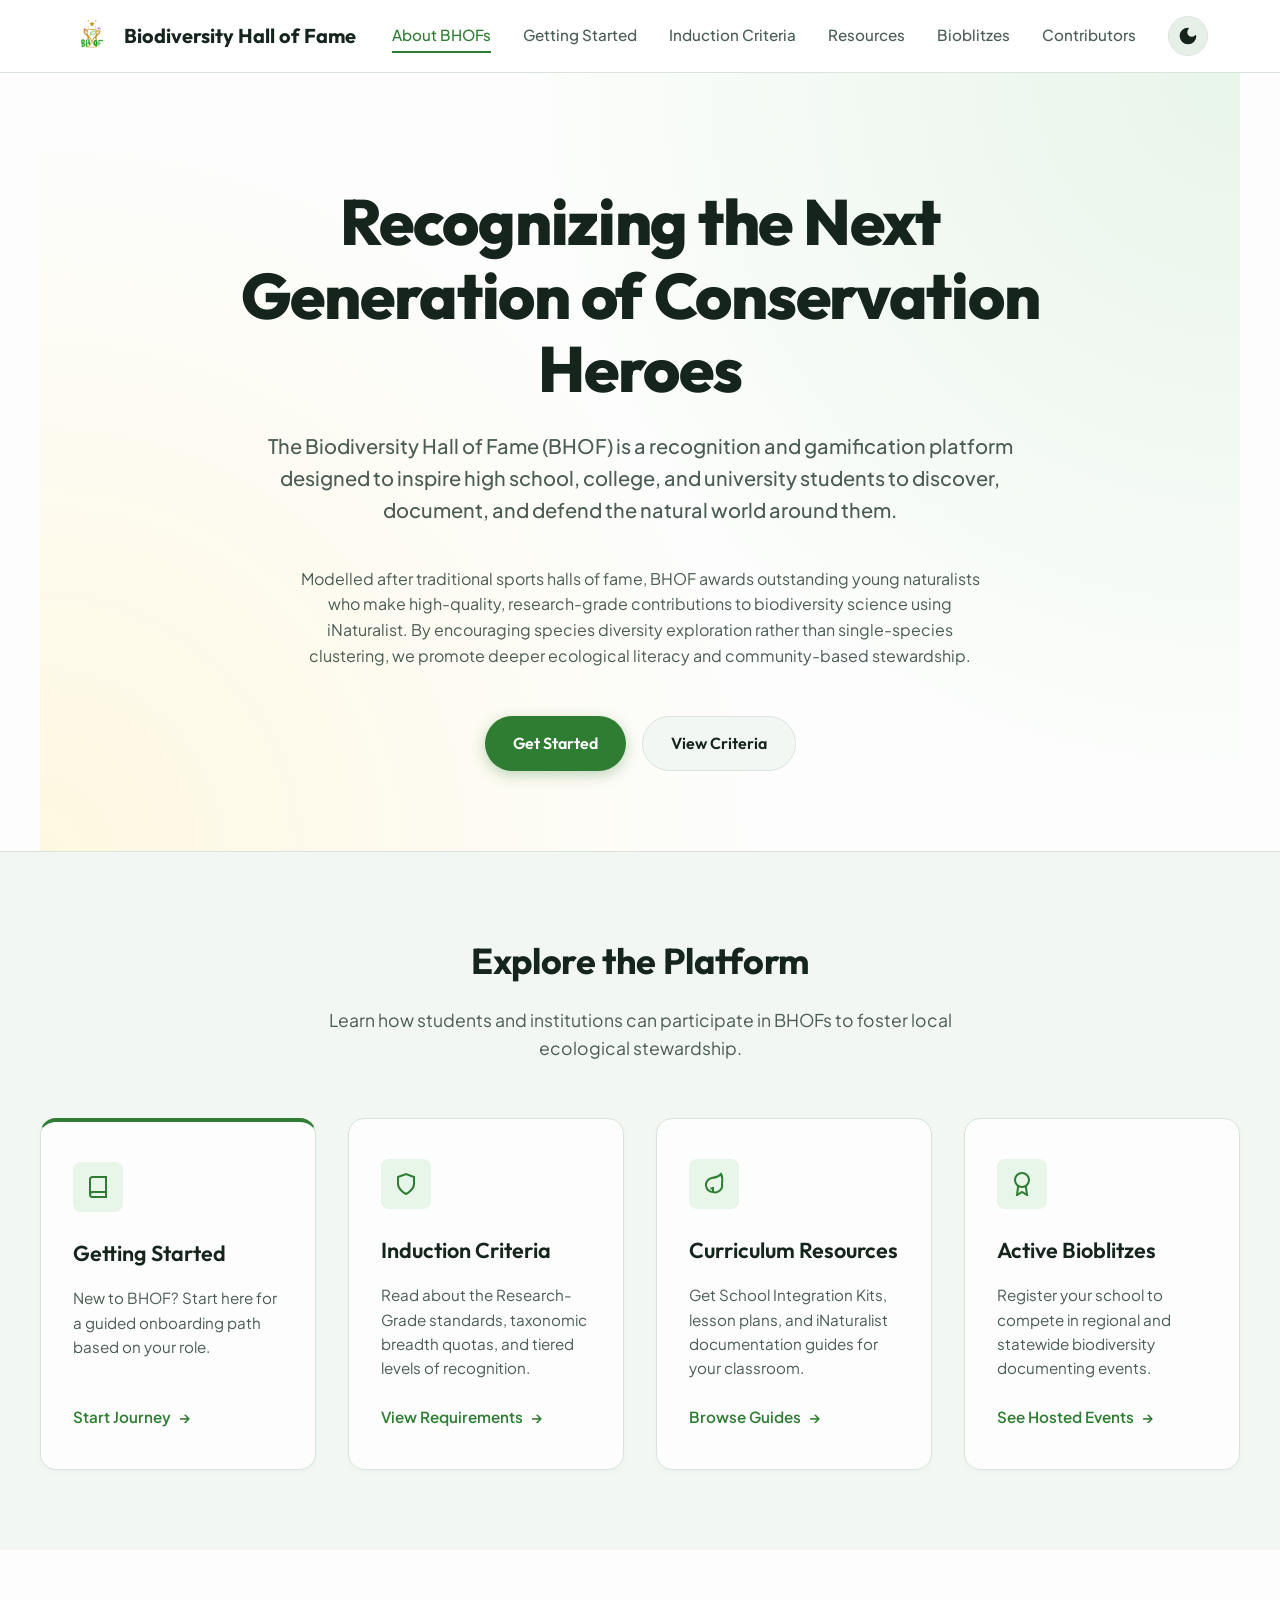
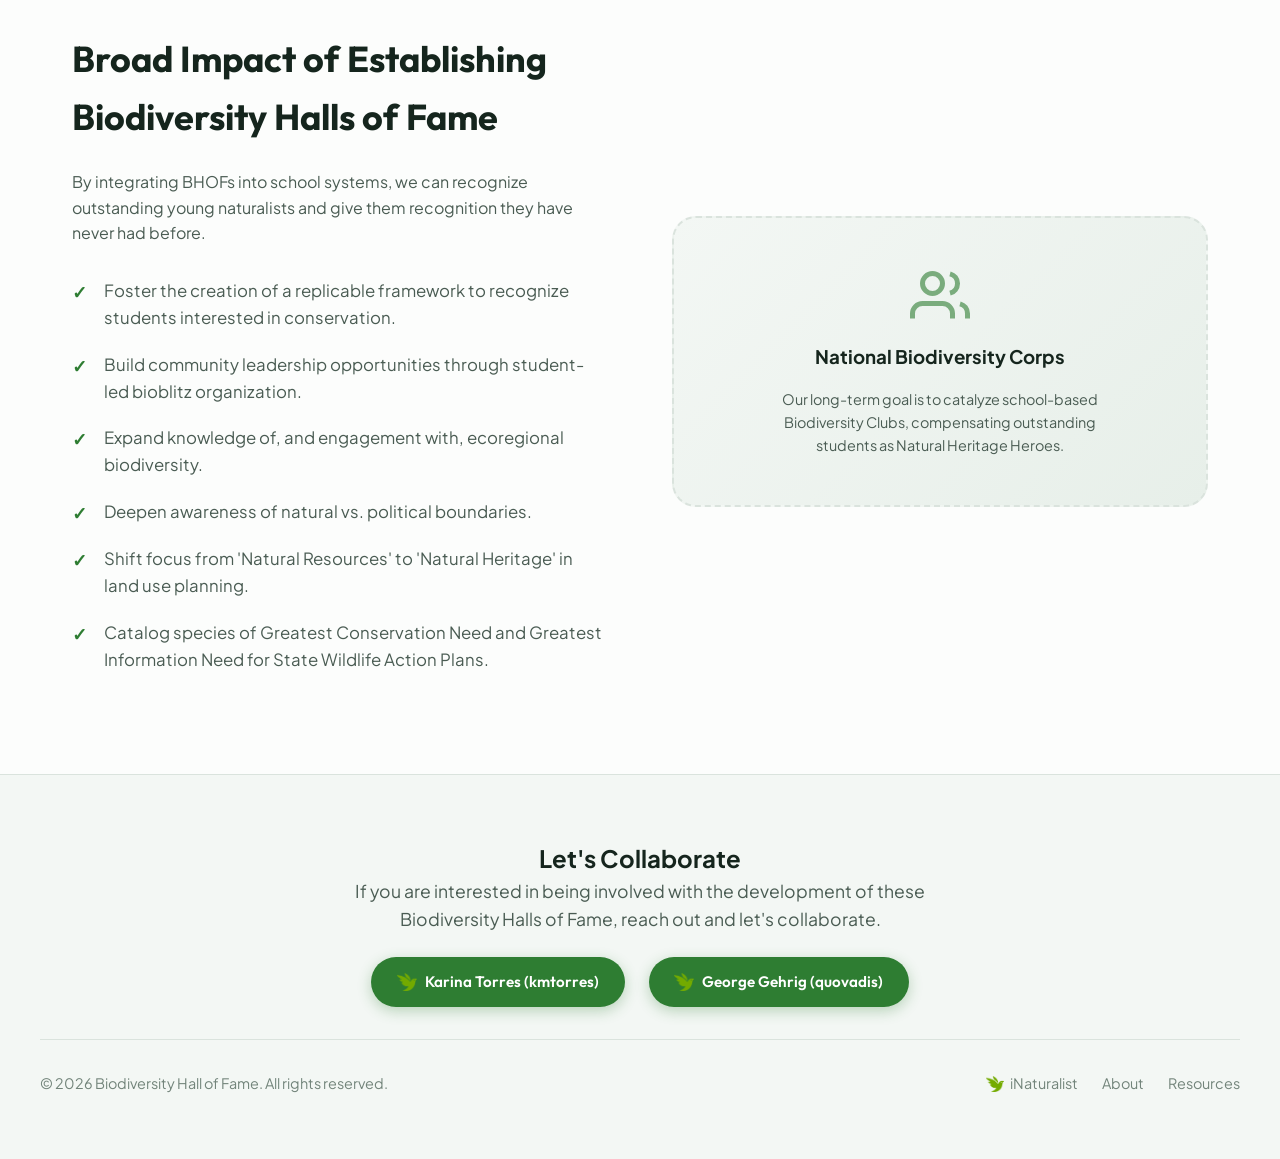
==== index.html @ a48f8d79 "initialize Biodiversity Hall of Fame project structure with static site assets and content framework" ====
<!DOCTYPE html>
<html lang="en">
<head>
  <meta charset="UTF-8">
  <meta name="viewport" content="width=device-width, initial-scale=1.0">
  <title>Biodiversity Hall of Fame (BHOF)</title>
  <meta name="description" content="A gamified recognition platform encouraging high school, college, and university students to engage with biodiversity and contribute research-grade observations.">
  
  <!-- Favicon -->
  <link rel="icon" type="image/png" href="assets/bhof_logo.png">
  
  <!-- Custom Stylesheet -->
  <link rel="stylesheet" href="css/style.css">
</head>
<body>

  <!-- Dynamic Header / Navigation -->
  <header>
    <div class="nav-container">
      <a href="index.html" class="brand">
        <div class="logo-wrapper">
          <img src="assets/bhof_logo.png" alt="BHOF Logo" style="width: 100%; height: 100%; object-fit: contain;">
        </div>
        <span>Biodiversity Hall of Fame</span>
      </a>
      
      <button id="menu-toggle" class="menu-toggle" aria-label="Open Navigation Menu">
        <span></span>
        <span></span>
        <span></span>
      </button>

      <nav id="nav-menu">
        <a href="index.html" class="active">About BHOFs</a>
        <a href="pages/getting-started.html">Getting Started</a>
        <a href="pages/criteria.html">Induction Criteria</a>
        <a href="pages/resources.html">Resources</a>
        <a href="pages/bioblitz.html">Bioblitzes</a>
        <a href="pages/contributors.html">Contributors</a>
        <button id="theme-toggle" class="theme-toggle-btn" aria-label="Toggle Theme">
          <svg viewBox="0 0 24 24" fill="none" stroke="currentColor" stroke-width="2" stroke-linecap="round" stroke-linejoin="round" style="width:20px; height:20px;">
            <path d="M12 3a6 6 0 0 0 9 9 9 9 0 1 1-9-9Z"></path>
          </svg>
        </button>
      </nav>
    </div>
  </header>

  <main>
    <!-- Hero / Mission Section -->
    <section class="hero" id="about">
      <div class="hero-content">
        <h1 id="hero-title">Recognizing the Next Generation of Conservation Heroes</h1>
        <p class="lead" id="hero-lead">Loading biodiversity mission...</p>
        <p id="hero-desc" style="max-width: 700px; margin: 0 auto 3rem; color: var(--text-secondary);"></p>
        <div class="hero-actions">
          <a href="pages/getting-started.html" class="btn btn-primary">Get Started</a>
          <a href="pages/criteria.html" class="btn btn-secondary">View Criteria</a>
        </div>
      </div>
    </section>

    <!-- Quick Navigation Highlights -->
    <section id="highlights" style="border-top: 1px solid var(--color-border); background-color: var(--bg-secondary); max-width: 100%; transition: var(--transition-smooth);">
      <div style="max-width: 1200px; margin: 0 auto;">
        <div class="section-header">
          <h2>Explore the Platform</h2>
          <p>Learn how students and institutions can participate in BHOFs to foster local ecological stewardship.</p>
        </div>
        
        <div class="grid" style="grid-template-columns: repeat(auto-fit, minmax(250px, 1fr));">
          <div class="card" style="border-top: 4px solid var(--color-primary);">
            <div class="card-icon" style="background-color: var(--color-primary-light); color: var(--color-primary);">
              <svg viewBox="0 0 24 24" fill="none" stroke="currentColor" stroke-width="2">
                <path d="M4 19.5A2.5 2.5 0 0 1 6.5 17H20"></path>
                <path d="M6.5 2H20v20H6.5A2.5 2.5 0 0 1 4 19.5v-15A2.5 2.5 0 0 1 6.5 2z"></path>
              </svg>
            </div>
            <h3>Getting Started</h3>
            <p>New to BHOF? Start here for a guided onboarding path based on your role.</p>
            <a href="pages/getting-started.html" class="card-link">Start Journey</a>
          </div>

          <div class="card">
            <div class="card-icon">
              <svg viewBox="0 0 24 24" fill="none" stroke="currentColor" stroke-width="2"><path d="M12 22s8-4 8-10V5l-8-3-8 3v7c0 6 8 10 8 10z"></path></svg>
            </div>
            <h3>Induction Criteria</h3>
            <p>Read about the Research-Grade standards, taxonomic breadth quotas, and tiered levels of recognition.</p>
            <a href="pages/criteria.html" class="card-link">View Requirements</a>
          </div>

          <div class="card">
            <div class="card-icon">
              <svg viewBox="0 0 24 24" fill="none" stroke="currentColor" stroke-width="2"><path d="M11 20A7 7 0 0 1 9.8 6.1C15.5 5 17 4.48 19 2c1 2 2 3.5 1 9.8a7 7 0 0 1-9 8.2zm0 0v-5m-2.5 1.5H11"></path></svg>
            </div>
            <h3>Curriculum Resources</h3>
            <p>Get School Integration Kits, lesson plans, and iNaturalist documentation guides for your classroom.</p>
            <a href="pages/resources.html" class="card-link">Browse Guides</a>
          </div>

          <div class="card">
            <div class="card-icon">
              <svg viewBox="0 0 24 24" fill="none" stroke="currentColor" stroke-width="2"><circle cx="12" cy="8" r="7"></circle><polyline points="8.21 13.89 7 23 12 20 17 23 15.79 13.88"></polyline></svg>
            </div>
            <h3>Active Bioblitzes</h3>
            <p>Register your school to compete in regional and statewide biodiversity documenting events.</p>
            <a href="pages/bioblitz.html" class="card-link">See Hosted Events</a>
          </div>
        </div>
      </div>
    </section>

    <!-- Benefits Section -->
    <section id="benefits">
      <div class="split-section">
        <div class="split-content">
          <h2>Broad Impact of Establishing Biodiversity Halls of Fame</h2>
          <p style="color: var(--text-secondary); margin-bottom: 2rem;">
            By integrating BHOFs into school systems, we can recognize outstanding young naturalists and give them recognition they have never had before.
          </p>
          <ul class="benefits-list" id="benefits-list">
            <!-- Dynamic list from app.js -->
          </ul>
        </div>
        <div>
          <div class="interactive-map-placeholder" style="padding: 3rem 2rem;">
            <svg viewBox="0 0 24 24" fill="none" stroke="currentColor" stroke-width="2">
              <path d="M17 21v-2a4 4 0 0 0-4-4H5a4 4 0 0 0-4 4v2"></path>
              <circle cx="9" cy="7" r="4"></circle>
              <path d="M23 21v-2a4 4 0 0 0-3-3.87"></path>
              <path d="M16 3.13a4 4 0 0 1 0 7.75"></path>
            </svg>
            <h3>National Biodiversity Corps</h3>
            <p style="color: var(--text-secondary); max-width: 320px; font-size: 0.9rem;">
              Our long-term goal is to catalyze school-based Biodiversity Clubs, compensating outstanding students as Natural Heritage Heroes.
            </p>
          </div>
        </div>
      </div>
    </section>
  </main>

  <!-- Footer / Collaboration -->
  <footer>
    <div class="footer-container">
      <div class="footer-contact">
        <h2>Let's Collaborate</h2>
        <p id="contact-text">Loading contact information...</p>
        <a id="contact-mail" href="#" class="btn btn-primary">Contact Collaboration Team</a>
      </div>
      
      <div class="footer-bottom">
        <p>&copy; 2026 Biodiversity Hall of Fame. All rights reserved.</p>
        <div class="footer-links">
          <a href="https://www.inaturalist.org" target="_blank" rel="noopener noreferrer" style="display: inline-flex; align-items: center; gap: 0.4rem;">
            <img src="assets/inat_logo_icon.png" alt="iNaturalist Logo" style="width: 18px; height: 18px; object-fit: contain;">
            <span>iNaturalist</span>
          </a>
          <a href="index.html">About</a>
          <a href="pages/resources.html">Resources</a>
        </div>
      </div>
    </div>
  </footer>

  <!-- Scripts -->
  <script src="js/content.js"></script>
  <script src="js/app.js"></script>
</body>
</html>
---- css/style.css ----
/* Google Fonts import */
@import url('https://fonts.googleapis.com/css2?family=Outfit:wght@400;500;600;700;800&family=Plus+Jakarta+Sans:wght@400;500;600;700&display=swap');

/* CSS Custom Properties / Design Tokens */
:root {
  /* Fonts */
  --font-heading: 'Outfit', sans-serif;
  --font-body: 'Plus Jakarta Sans', sans-serif;

  /* Theme Defaults (Light Mode as requested) */
  --bg-primary: #fcfdfc;
  --bg-secondary: #f3f7f4;
  --bg-tertiary: #e7efe9;
  --bg-glass: rgba(255, 255, 255, 0.75);
  
  --text-primary: #15251d;
  --text-secondary: #4a5c53;
  --text-muted: #72847a;
  
  --color-primary: #2e7d32;
  --color-primary-rgb: 46, 125, 50;
  --color-primary-light: #e8f5e9;
  --color-secondary: #1565c0;
  --color-accent: #ffb300;
  --color-accent-light: #fff8e1;
  --color-border: #dae3dd;
  
  --shadow-sm: 0 2px 4px rgba(46, 125, 50, 0.04);
  --shadow-md: 0 8px 16px rgba(46, 125, 50, 0.06);
  --shadow-lg: 0 16px 32px rgba(46, 125, 50, 0.08);
  --shadow-glass: 0 8px 32px 0 rgba(46, 125, 50, 0.06);

  --border-radius-sm: 8px;
  --border-radius-md: 16px;
  --border-radius-lg: 24px;
  --border-radius-full: 9999px;
  
  --transition-smooth: all 0.35s cubic-bezier(0.4, 0, 0.2, 1);
}

/* Dark Mode Override variables */
[data-theme="dark"] {
  --bg-primary: #0a110e;
  --bg-secondary: #121c18;
  --bg-tertiary: #192721;
  --bg-glass: rgba(18, 28, 24, 0.8);
  
  --text-primary: #eef5f1;
  --text-secondary: #b5c7bd;
  --text-muted: #84968c;
  
  --color-primary: #66bb6a;
  --color-primary-rgb: 102, 187, 106;
  --color-primary-light: rgba(102, 187, 106, 0.15);
  --color-secondary: #42a5f5;
  --color-accent: #ffca28;
  --color-accent-light: rgba(255, 202, 40, 0.15);
  --color-border: #24352d;
  
  --shadow-sm: 0 2px 4px rgba(0, 0, 0, 0.2);
  --shadow-md: 0 8px 24px rgba(0, 0, 0, 0.3);
  --shadow-lg: 0 16px 40px rgba(0, 0, 0, 0.4);
  --shadow-glass: 0 8px 32px 0 rgba(0, 0, 0, 0.3);
}

/* Global resets & basics */
* {
  box-sizing: border-box;
  margin: 0;
  padding: 0;
}

html {
  scroll-behavior: smooth;
  font-size: 16px;
}

body {
  background-color: var(--bg-primary);
  color: var(--text-primary);
  font-family: var(--font-body);
  line-height: 1.6;
  transition: var(--transition-smooth);
  overflow-x: hidden;
}

/* Header & Navigation */
header {
  position: sticky;
  top: 0;
  z-index: 100;
  background-color: var(--bg-glass);
  backdrop-filter: blur(12px);
  -webkit-backdrop-filter: blur(12px);
  border-bottom: 1px solid var(--color-border);
  transition: var(--transition-smooth);
}

.nav-container {
  max-width: 1200px;
  margin: 0 auto;
  padding: 1rem 2rem;
  display: flex;
  justify-content: space-between;
  align-items: center;
}

.brand {
  display: flex;
  align-items: center;
  gap: 0.75rem;
  text-decoration: none;
  color: var(--text-primary);
  font-family: var(--font-heading);
  font-weight: 700;
  font-size: 1.25rem;
}

.logo-wrapper {
  width: 40px;
  height: 40px;
}

nav {
  display: flex;
  align-items: center;
  gap: 2rem;
}

nav a {
  text-decoration: none;
  color: var(--text-secondary);
  font-weight: 500;
  font-size: 0.95rem;
  transition: var(--transition-smooth);
  border-bottom: 2px solid transparent;
  padding: 0.25rem 0;
}

nav a:hover,
nav a.active {
  color: var(--color-primary);
  border-color: var(--color-primary);
}

/* Theme Toggle Button */
.theme-toggle-btn {
  background: var(--bg-tertiary);
  border: 1px solid var(--color-border);
  color: var(--text-primary);
  cursor: pointer;
  width: 40px;
  height: 40px;
  border-radius: var(--border-radius-full);
  display: flex;
  align-items: center;
  justify-content: center;
  transition: var(--transition-smooth);
}

.theme-toggle-btn:hover {
  background-color: var(--color-primary-light);
  transform: rotate(15deg);
}

.theme-toggle-btn svg {
  width: 20px;
  height: 20px;
  fill: currentColor;
}

/* Hero Section */
.hero {
  padding: 7rem 2rem 5rem;
  text-align: center;
  background: radial-gradient(circle at top right, var(--color-primary-light), transparent 50%),
              radial-gradient(circle at bottom left, var(--color-accent-light), transparent 50%);
  position: relative;
}

.hero-content {
  max-width: 800px;
  margin: 0 auto;
}

.hero h1 {
  font-family: var(--font-heading);
  font-size: clamp(2.5rem, 5vw, 4rem);
  font-weight: 800;
  line-height: 1.15;
  margin-bottom: 1.5rem;
  color: var(--text-primary);
  letter-spacing: -0.02em;
}

.hero p.lead {
  font-size: clamp(1.1rem, 2vw, 1.25rem);
  color: var(--text-secondary);
  margin-bottom: 2.5rem;
  font-weight: 500;
}

.hero-actions {
  display: flex;
  gap: 1rem;
  justify-content: center;
  flex-wrap: wrap;
}

/* Premium Buttons */
.btn {
  display: inline-flex;
  align-items: center;
  justify-content: center;
  padding: 0.85rem 1.75rem;
  font-family: var(--font-heading);
  font-weight: 600;
  font-size: 1rem;
  border-radius: var(--border-radius-full);
  text-decoration: none;
  cursor: pointer;
  transition: var(--transition-smooth);
}

.btn-primary {
  background-color: var(--color-primary);
  color: #fff;
  border: none;
  box-shadow: 0 4px 14px rgba(46, 125, 50, 0.3);
}

.btn-primary:hover {
  transform: translateY(-2px);
  box-shadow: 0 6px 20px rgba(46, 125, 50, 0.4);
}

.btn-secondary {
  background-color: var(--bg-secondary);
  color: var(--text-primary);
  border: 1px solid var(--color-border);
}

.btn-secondary:hover {
  background-color: var(--bg-tertiary);
  transform: translateY(-2px);
}

/* Sections */
section {
  padding: 5rem 2rem;
  max-width: 1200px;
  margin: 0 auto;
}

.section-header {
  text-align: center;
  max-width: 700px;
  margin: 0 auto 3.5rem;
}

.section-header h2 {
  font-family: var(--font-heading);
  font-size: 2.25rem;
  font-weight: 700;
  margin-bottom: 1rem;
  letter-spacing: -0.01em;
}

.section-header p {
  color: var(--text-secondary);
  font-size: 1.1rem;
}

/* Criteria Grid / Card Layout */
.grid {
  display: grid;
  grid-template-columns: repeat(auto-fit, minmax(300px, 1fr));
  gap: 2rem;
}

.card {
  background: var(--bg-glass);
  border: 1px solid var(--color-border);
  border-radius: var(--border-radius-md);
  padding: 2.5rem 2rem;
  box-shadow: var(--shadow-sm);
  transition: var(--transition-smooth);
  display: flex;
  flex-direction: column;
  height: 100%;
}

.card:hover {
  transform: translateY(-5px);
  box-shadow: var(--shadow-md);
  border-color: var(--color-primary);
}

.card-icon {
  width: 50px;
  height: 50px;
  border-radius: var(--border-radius-sm);
  background-color: var(--color-primary-light);
  color: var(--color-primary);
  display: flex;
  align-items: center;
  justify-content: center;
  margin-bottom: 1.5rem;
}

.card-icon svg {
  width: 24px;
  height: 24px;
}

.card h3 {
  font-family: var(--font-heading);
  font-size: 1.35rem;
  font-weight: 600;
  margin-bottom: 1rem;
}

.card p {
  color: var(--text-secondary);
  font-size: 0.95rem;
  flex-grow: 1;
}

/* Resource specific card overrides */
.resource-tag {
  display: inline-block;
  align-self: flex-start;
  font-size: 0.75rem;
  font-weight: 700;
  text-transform: uppercase;
  color: var(--color-primary);
  background-color: var(--color-primary-light);
  padding: 0.25rem 0.75rem;
  border-radius: var(--border-radius-full);
  margin-bottom: 1rem;
}

.card-link {
  margin-top: 1.5rem;
  color: var(--color-primary);
  text-decoration: none;
  font-weight: 600;
  font-size: 0.95rem;
  display: inline-flex;
  align-items: center;
  gap: 0.5rem;
}

.card-link::after {
  content: '→';
  transition: var(--transition-smooth);
}

.card-link:hover::after {
  transform: translateX(4px);
}

/* Bioblitz Grid & Status tag */
.status-badge {
  display: inline-block;
  align-self: flex-start;
  padding: 0.25rem 0.75rem;
  font-size: 0.75rem;
  font-weight: 700;
  border-radius: var(--border-radius-full);
  margin-bottom: 1rem;
}

.status-upcoming {
  color: var(--color-accent);
  background-color: var(--color-accent-light);
}

.status-completed {
  color: var(--text-muted);
  background-color: var(--bg-tertiary);
}

.date-text {
  font-size: 0.85rem;
  color: var(--text-muted);
  margin-bottom: 1rem;
  font-weight: 600;
}

/* Benefits Section (Split Layout) */
.split-section {
  display: grid;
  grid-template-columns: repeat(auto-fit, minmax(400px, 1fr));
  gap: 4rem;
  align-items: center;
}

@media (max-width: 768px) {
  .split-section {
    grid-template-columns: 1fr;
    gap: 2rem;
  }
}

.split-content h2 {
  font-family: var(--font-heading);
  font-size: 2.25rem;
  font-weight: 700;
  margin-bottom: 1.5rem;
}

.benefits-list {
  list-style: none;
}

.benefits-list li {
  position: relative;
  padding-left: 2rem;
  margin-bottom: 1.25rem;
  font-size: 1.05rem;
  color: var(--text-secondary);
}

.benefits-list li::before {
  content: '✓';
  position: absolute;
  left: 0;
  color: var(--color-primary);
  font-weight: 800;
  font-size: 1.1rem;
}

/* Future interactive maps placeholder */
.interactive-map-placeholder {
  background: linear-gradient(135deg, var(--bg-secondary), var(--bg-tertiary));
  border: 2px dashed var(--color-border);
  border-radius: var(--border-radius-lg);
  padding: 5rem 2rem;
  text-align: center;
  display: flex;
  flex-direction: column;
  align-items: center;
  justify-content: center;
  gap: 1rem;
}

.interactive-map-placeholder svg {
  width: 60px;
  height: 60px;
  color: var(--color-primary);
  opacity: 0.6;
}

/* Footer & Collaboration section */
footer {
  background-color: var(--bg-secondary);
  border-top: 1px solid var(--color-border);
  padding: 4rem 2rem;
  transition: var(--transition-smooth);
}

.footer-container {
  max-width: 1200px;
  margin: 0 auto;
  display: flex;
  flex-direction: column;
  align-items: center;
  text-align: center;
  gap: 2rem;
}

.footer-contact {
  max-width: 600px;
}

.footer-contact p {
  font-size: 1.1rem;
  margin-bottom: 1.5rem;
  color: var(--text-secondary);
}

.footer-bottom {
  border-top: 1px solid var(--color-border);
  width: 100%;
  padding-top: 2rem;
  display: flex;
  justify-content: space-between;
  align-items: center;
  flex-wrap: wrap;
  gap: 1rem;
  font-size: 0.9rem;
  color: var(--text-muted);
}

.footer-links {
  display: flex;
  gap: 1.5rem;
}

.footer-links a {
  color: var(--text-muted);
  text-decoration: none;
  transition: var(--transition-smooth);
}

.footer-links a:hover {
  color: var(--color-primary);
}

/* --- Mobile Responsiveness & Hamburger Menu Styles --- */
.menu-toggle {
  display: none;
  flex-direction: column;
  justify-content: space-between;
  width: 30px;
  height: 21px;
  background: transparent;
  border: none;
  cursor: pointer;
  padding: 0;
  z-index: 101;
}

.menu-toggle span {
  width: 100%;
  height: 3px;
  background-color: var(--text-primary);
  border-radius: var(--border-radius-full);
  transition: var(--transition-smooth);
}

/* Hamburger animations when menu is open */
.menu-toggle.open span:nth-child(1) {
  transform: translateY(9px) rotate(45deg);
}

.menu-toggle.open span:nth-child(2) {
  opacity: 0;
}

.menu-toggle.open span:nth-child(3) {
  transform: translateY(-9px) rotate(-45deg);
}

/* Media Query: Tablet/Mobile Screens (< 768px) */
@media (max-width: 768px) {
  .menu-toggle {
    display: flex;
  }

  #nav-menu {
    position: fixed;
    top: 0;
    right: -100%;
    width: 300px;
    height: 100vh;
    background-color: var(--bg-glass);
    backdrop-filter: blur(20px);
    -webkit-backdrop-filter: blur(20px);
    border-left: 1px solid var(--color-border);
    box-shadow: var(--shadow-lg);
    display: flex;
    flex-direction: column;
    align-items: flex-start;
    justify-content: flex-start;
    padding: 7rem 2rem 2rem;
    gap: 1.5rem;
    z-index: 100;
    transition: var(--transition-smooth);
  }

  #nav-menu.open {
    right: 0;
  }

  #nav-menu a {
    font-size: 1.1rem;
    width: 100%;
    padding: 0.5rem 0;
    border-bottom: 1px solid var(--color-border);
  }

  #nav-menu a.active {
    border-color: var(--color-primary);
  }

  .theme-toggle-btn {
    margin-top: 1rem;
    align-self: center;
  }

  /* Body adjustments when menu is open */
  body.menu-open {
    overflow: hidden;
  }

  /* Hero Section adjustments */
  .hero {
    padding: 5rem 1.5rem 3.5rem;
  }

  .hero h1 {
    font-size: 2.25rem;
  }

  /* Section padding and margins */
  section {
    padding: 3.5rem 1.25rem;
  }

  .section-header {
    margin-bottom: 2rem;
  }

  .section-header h2 {
    font-size: 1.75rem;
  }

  /* Split layout vertical stacking */
  .split-section {
    grid-template-columns: 1fr;
    gap: 2.5rem;
  }

  /* Footer stacking */
  .footer-bottom {
    flex-direction: column;
    text-align: center;
    gap: 1.5rem;
  }

  .footer-links {
    justify-content: center;
    width: 100%;
  }
}

/* Media Query: Small Mobile Screens (< 480px) */
@media (max-width: 480px) {
  .hero h1 {
    font-size: 1.85rem;
  }

  .btn {
    width: 100%;
  }

  .hero-actions {
    flex-direction: column;
    width: 100%;
  }

  .card {
    padding: 1.75rem 1.25rem;
  }
}
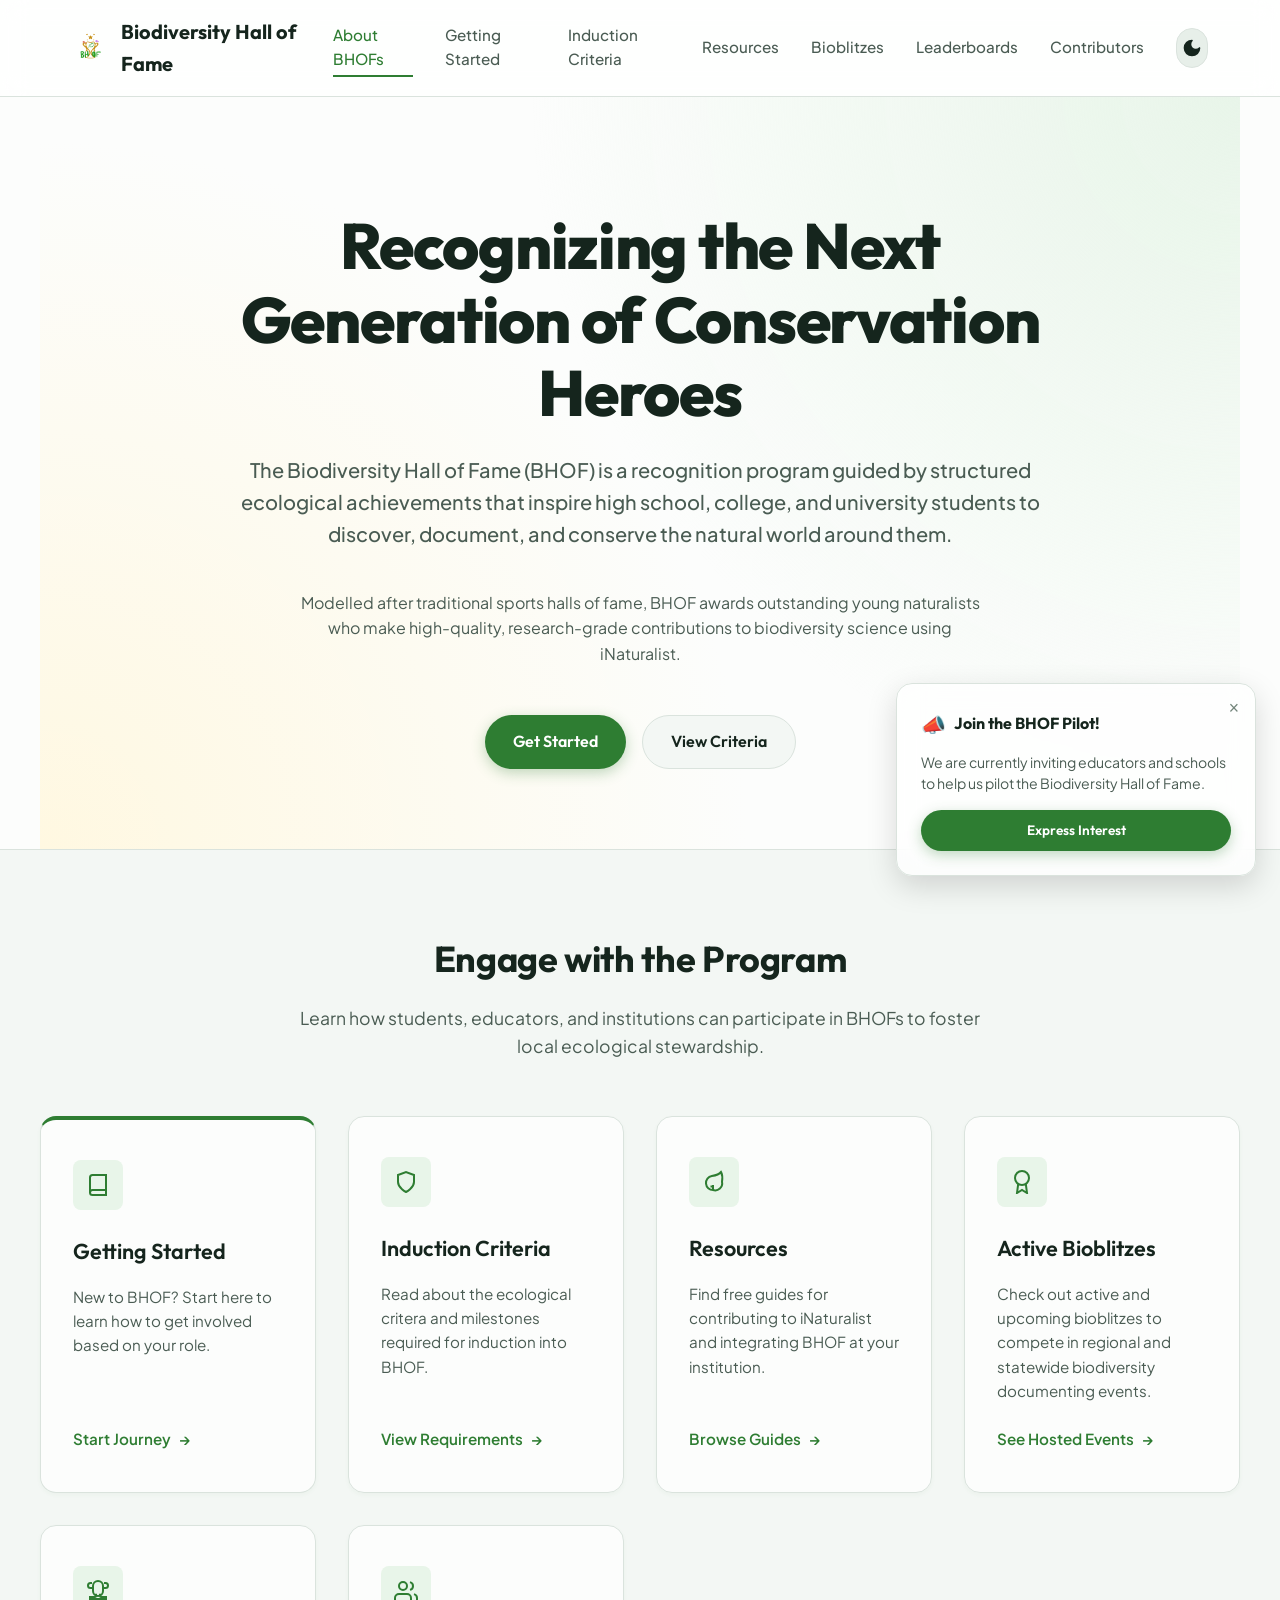
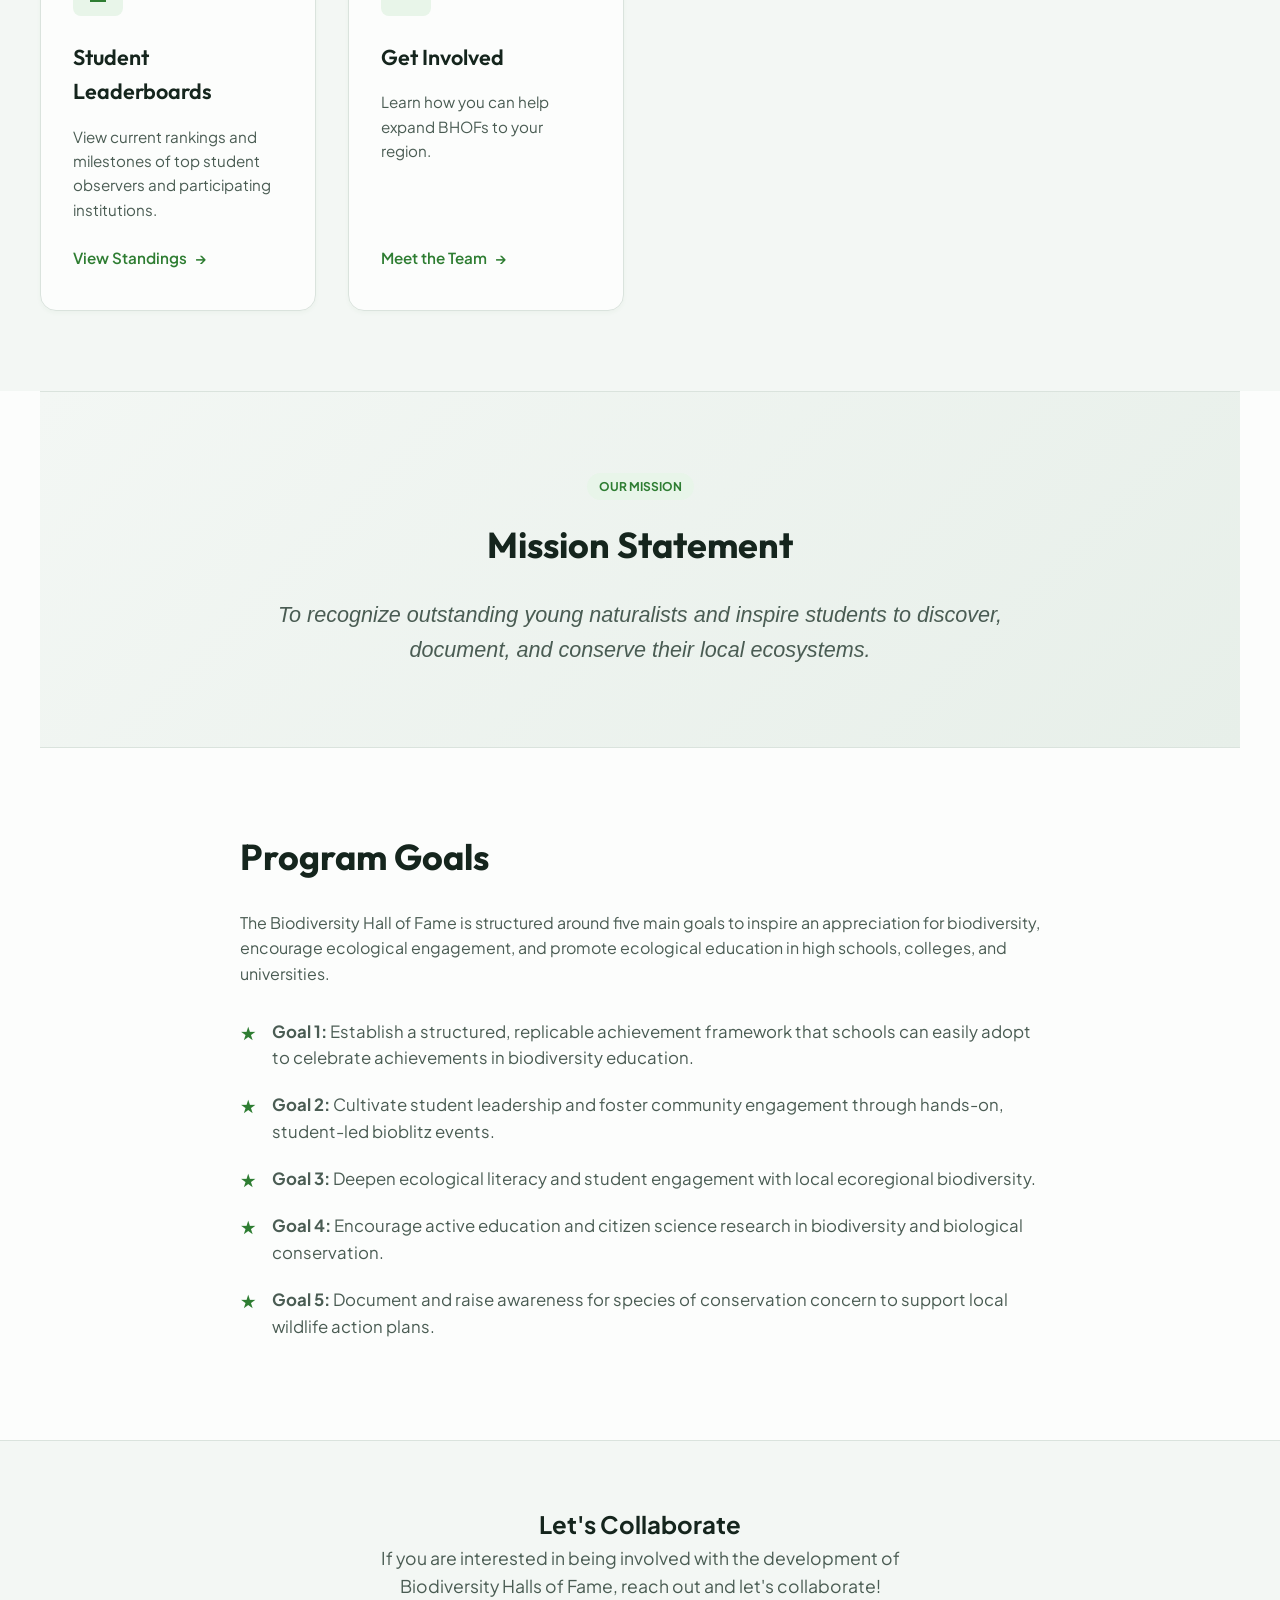
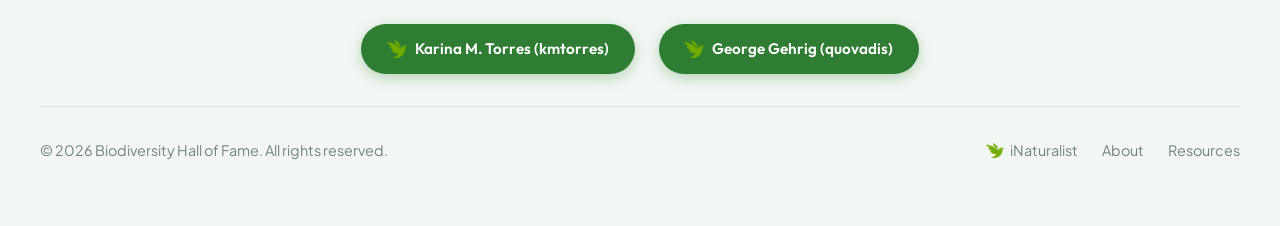
==== commit 1c24cae1: "Improve site-wide resources and language" ====
--- a/index.html
+++ b/index.html
@@ -1,17 +1,20 @@
 <!DOCTYPE html>
 <html lang="en">
+
 <head>
   <meta charset="UTF-8">
   <meta name="viewport" content="width=device-width, initial-scale=1.0">
   <title>Biodiversity Hall of Fame (BHOF)</title>
-  <meta name="description" content="A gamified recognition platform encouraging high school, college, and university students to engage with biodiversity and contribute research-grade observations.">
-  
+  <meta name="description"
+    content="A recognition program encouraging high school, college, and university students to engage with biodiversity and contribute research-grade observations.">
+
   <!-- Favicon -->
   <link rel="icon" type="image/png" href="assets/bhof_logo.png">
-  
+
   <!-- Custom Stylesheet -->
   <link rel="stylesheet" href="css/style.css">
 </head>
+
 <body>
 
   <!-- Dynamic Header / Navigation -->
@@ -23,7 +26,7 @@
         </div>
         <span>Biodiversity Hall of Fame</span>
       </a>
-      
+
       <button id="menu-toggle" class="menu-toggle" aria-label="Open Navigation Menu">
         <span></span>
         <span></span>
@@ -36,9 +39,11 @@
         <a href="pages/criteria.html">Induction Criteria</a>
         <a href="pages/resources.html">Resources</a>
         <a href="pages/bioblitz.html">Bioblitzes</a>
+        <a href="pages/leaderboard.html">Leaderboards</a>
         <a href="pages/contributors.html">Contributors</a>
         <button id="theme-toggle" class="theme-toggle-btn" aria-label="Toggle Theme">
-          <svg viewBox="0 0 24 24" fill="none" stroke="currentColor" stroke-width="2" stroke-linecap="round" stroke-linejoin="round" style="width:20px; height:20px;">
+          <svg viewBox="0 0 24 24" fill="none" stroke="currentColor" stroke-width="2" stroke-linecap="round"
+            stroke-linejoin="round" style="width:20px; height:20px;">
             <path d="M12 3a6 6 0 0 0 9 9 9 9 0 1 1-9-9Z"></path>
           </svg>
         </button>
@@ -61,13 +66,15 @@
     </section>
 
     <!-- Quick Navigation Highlights -->
-    <section id="highlights" style="border-top: 1px solid var(--color-border); background-color: var(--bg-secondary); max-width: 100%; transition: var(--transition-smooth);">
+    <section id="highlights"
+      style="border-top: 1px solid var(--color-border); background-color: var(--bg-secondary); max-width: 100%; transition: var(--transition-smooth);">
       <div style="max-width: 1200px; margin: 0 auto;">
         <div class="section-header">
-          <h2>Explore the Platform</h2>
-          <p>Learn how students and institutions can participate in BHOFs to foster local ecological stewardship.</p>
-        </div>
-        
+          <h2>Engage with the Program</h2>
+          <p>Learn how students, educators, and institutions can participate in BHOFs to foster local ecological
+            stewardship.</p>
+        </div>
+
         <div class="grid" style="grid-template-columns: repeat(auto-fit, minmax(250px, 1fr));">
           <div class="card" style="border-top: 4px solid var(--color-primary);">
             <div class="card-icon" style="background-color: var(--color-primary-light); color: var(--color-primary);">
@@ -77,66 +84,108 @@
               </svg>
             </div>
             <h3>Getting Started</h3>
-            <p>New to BHOF? Start here for a guided onboarding path based on your role.</p>
+            <p>New to BHOF? Start here to learn how to get involved based on your role.</p>
             <a href="pages/getting-started.html" class="card-link">Start Journey</a>
           </div>
 
           <div class="card">
             <div class="card-icon">
-              <svg viewBox="0 0 24 24" fill="none" stroke="currentColor" stroke-width="2"><path d="M12 22s8-4 8-10V5l-8-3-8 3v7c0 6 8 10 8 10z"></path></svg>
+              <svg viewBox="0 0 24 24" fill="none" stroke="currentColor" stroke-width="2">
+                <path d="M12 22s8-4 8-10V5l-8-3-8 3v7c0 6 8 10 8 10z"></path>
+              </svg>
             </div>
             <h3>Induction Criteria</h3>
-            <p>Read about the Research-Grade standards, taxonomic breadth quotas, and tiered levels of recognition.</p>
+            <p>Read about the ecological critera and milestones required for induction into BHOF.</p>
             <a href="pages/criteria.html" class="card-link">View Requirements</a>
           </div>
 
           <div class="card">
             <div class="card-icon">
-              <svg viewBox="0 0 24 24" fill="none" stroke="currentColor" stroke-width="2"><path d="M11 20A7 7 0 0 1 9.8 6.1C15.5 5 17 4.48 19 2c1 2 2 3.5 1 9.8a7 7 0 0 1-9 8.2zm0 0v-5m-2.5 1.5H11"></path></svg>
-            </div>
-            <h3>Curriculum Resources</h3>
-            <p>Get School Integration Kits, lesson plans, and iNaturalist documentation guides for your classroom.</p>
+              <svg viewBox="0 0 24 24" fill="none" stroke="currentColor" stroke-width="2">
+                <path
+                  d="M11 20A7 7 0 0 1 9.8 6.1C15.5 5 17 4.48 19 2c1 2 2 3.5 1 9.8a7 7 0 0 1-9 8.2zm0 0v-5m-2.5 1.5H11">
+                </path>
+              </svg>
+            </div>
+            <h3>Resources</h3>
+            <p>Find free guides for contributing to iNaturalist and integrating BHOF at your institution.</p>
             <a href="pages/resources.html" class="card-link">Browse Guides</a>
           </div>
 
           <div class="card">
             <div class="card-icon">
-              <svg viewBox="0 0 24 24" fill="none" stroke="currentColor" stroke-width="2"><circle cx="12" cy="8" r="7"></circle><polyline points="8.21 13.89 7 23 12 20 17 23 15.79 13.88"></polyline></svg>
+              <svg viewBox="0 0 24 24" fill="none" stroke="currentColor" stroke-width="2">
+                <circle cx="12" cy="8" r="7"></circle>
+                <polyline points="8.21 13.89 7 23 12 20 17 23 15.79 13.88"></polyline>
+              </svg>
             </div>
             <h3>Active Bioblitzes</h3>
-            <p>Register your school to compete in regional and statewide biodiversity documenting events.</p>
+            <p>Check out active and upcoming bioblitzes to compete in regional and statewide biodiversity documenting
+              events.</p>
             <a href="pages/bioblitz.html" class="card-link">See Hosted Events</a>
           </div>
-        </div>
-      </div>
-    </section>
-
-    <!-- Benefits Section -->
-    <section id="benefits">
-      <div class="split-section">
-        <div class="split-content">
-          <h2>Broad Impact of Establishing Biodiversity Halls of Fame</h2>
-          <p style="color: var(--text-secondary); margin-bottom: 2rem;">
-            By integrating BHOFs into school systems, we can recognize outstanding young naturalists and give them recognition they have never had before.
-          </p>
-          <ul class="benefits-list" id="benefits-list">
-            <!-- Dynamic list from app.js -->
-          </ul>
-        </div>
-        <div>
-          <div class="interactive-map-placeholder" style="padding: 3rem 2rem;">
-            <svg viewBox="0 0 24 24" fill="none" stroke="currentColor" stroke-width="2">
-              <path d="M17 21v-2a4 4 0 0 0-4-4H5a4 4 0 0 0-4 4v2"></path>
-              <circle cx="9" cy="7" r="4"></circle>
-              <path d="M23 21v-2a4 4 0 0 0-3-3.87"></path>
-              <path d="M16 3.13a4 4 0 0 1 0 7.75"></path>
-            </svg>
-            <h3>National Biodiversity Corps</h3>
-            <p style="color: var(--text-secondary); max-width: 320px; font-size: 0.9rem;">
-              Our long-term goal is to catalyze school-based Biodiversity Clubs, compensating outstanding students as Natural Heritage Heroes.
-            </p>
-          </div>
-        </div>
+
+          <div class="card">
+            <div class="card-icon">
+              <svg viewBox="0 0 24 24" fill="none" stroke="currentColor" stroke-width="2">
+                <path d="M6 9H4.5a2.5 2.5 0 0 1 0-5H6"></path>
+                <path d="M18 9h1.5a2.5 2.5 0 0 0 0-5H18"></path>
+                <path d="M4 22h16"></path>
+                <path d="M10 14.66V17c0 .55-.45 1-1 1H4v2h16v-2h-5c-.55 0-1-.45-1-1v-2.34"></path>
+                <path d="M12 2a5 5 0 0 0-5 5v5a5 5 0 0 0 10 0V7a5 5 0 0 0-5-5z"></path>
+              </svg>
+            </div>
+            <h3>Student Leaderboards</h3>
+            <p>View current rankings and milestones of top student observers and participating institutions.</p>
+            <a href="pages/leaderboard.html" class="card-link">View Standings</a>
+          </div>
+
+          <div class="card">
+            <div class="card-icon">
+              <svg viewBox="0 0 24 24" fill="none" stroke="currentColor" stroke-width="2">
+                <path d="M17 21v-2a4 4 0 0 0-4-4H5a4 4 0 0 0-4 4v2"></path>
+                <circle cx="9" cy="7" r="4"></circle>
+                <path d="M23 21v-2a4 4 0 0 0-3-3.87"></path>
+                <path d="M16 3.13a4 4 0 0 1 0 7.75"></path>
+              </svg>
+            </div>
+            <h3>Get Involved</h3>
+            <p>Learn how you can help expand BHOFs to your region.</p>
+            <a href="pages/contributors.html" class="card-link">Meet the Team</a>
+          </div>
+        </div>
+      </div>
+    </section>
+
+    <!-- Mission Statement Section -->
+    <section id="mission"
+      style="padding: 5rem 2rem; background: linear-gradient(135deg, var(--bg-secondary), var(--bg-tertiary)); text-align: center; border-top: 1px solid var(--color-border); border-bottom: 1px solid var(--color-border);">
+      <div style="max-width: 800px; margin: 0 auto;">
+        <span class="resource-tag" style="margin-bottom: 1rem; display: inline-block;">Our Mission</span>
+        <h2
+          style="font-family: var(--font-heading); font-size: 2.25rem; font-weight: 700; margin-bottom: 1.5rem; color: var(--text-primary);">
+          Mission Statement</h2>
+        <p id="mission-statement-text"
+          style="font-size: 1.35rem; line-height: 1.6; color: var(--text-secondary); font-style: italic;">
+          <!-- Loaded dynamically from content.js -->
+        </p>
+      </div>
+    </section>
+
+    <!-- Goals Section -->
+    <section id="goals" style="padding: 5rem 2rem;">
+      <div style="max-width: 800px; margin: 0 auto;">
+        <h2
+          style="font-family: var(--font-heading); font-size: 2.25rem; font-weight: 700; margin-bottom: 1.5rem; color: var(--text-primary);">
+          Program Goals</h2>
+        <p style="color: var(--text-secondary); margin-bottom: 2rem;">
+          The Biodiversity Hall of Fame is structured around five main goals to inspire an appreciation for
+          biodiversity, encourage ecological engagement, and promote ecological education in high schools, colleges, and
+          universities.
+        </p>
+        <ul class="benefits-list" id="goals-list">
+          <!-- Dynamic list from app.js -->
+        </ul>
       </div>
     </section>
   </main>
@@ -149,12 +198,14 @@
         <p id="contact-text">Loading contact information...</p>
         <a id="contact-mail" href="#" class="btn btn-primary">Contact Collaboration Team</a>
       </div>
-      
+
       <div class="footer-bottom">
         <p>&copy; 2026 Biodiversity Hall of Fame. All rights reserved.</p>
         <div class="footer-links">
-          <a href="https://www.inaturalist.org" target="_blank" rel="noopener noreferrer" style="display: inline-flex; align-items: center; gap: 0.4rem;">
-            <img src="assets/inat_logo_icon.png" alt="iNaturalist Logo" style="width: 18px; height: 18px; object-fit: contain;">
+          <a href="https://www.inaturalist.org" target="_blank" rel="noopener noreferrer"
+            style="display: inline-flex; align-items: center; gap: 0.4rem;">
+            <img src="assets/inat_logo_icon.png" alt="iNaturalist Logo"
+              style="width: 18px; height: 18px; object-fit: contain;">
             <span>iNaturalist</span>
           </a>
           <a href="index.html">About</a>
@@ -168,4 +219,5 @@
   <script src="js/content.js"></script>
   <script src="js/app.js"></script>
 </body>
-</html>
+
+</html>
--- a/css/style.css
+++ b/css/style.css
@@ -12,11 +12,11 @@
   --bg-secondary: #f3f7f4;
   --bg-tertiary: #e7efe9;
   --bg-glass: rgba(255, 255, 255, 0.75);
-  
+
   --text-primary: #15251d;
   --text-secondary: #4a5c53;
   --text-muted: #72847a;
-  
+
   --color-primary: #2e7d32;
   --color-primary-rgb: 46, 125, 50;
   --color-primary-light: #e8f5e9;
@@ -24,7 +24,7 @@
   --color-accent: #ffb300;
   --color-accent-light: #fff8e1;
   --color-border: #dae3dd;
-  
+
   --shadow-sm: 0 2px 4px rgba(46, 125, 50, 0.04);
   --shadow-md: 0 8px 16px rgba(46, 125, 50, 0.06);
   --shadow-lg: 0 16px 32px rgba(46, 125, 50, 0.08);
@@ -34,7 +34,7 @@
   --border-radius-md: 16px;
   --border-radius-lg: 24px;
   --border-radius-full: 9999px;
-  
+
   --transition-smooth: all 0.35s cubic-bezier(0.4, 0, 0.2, 1);
 }
 
@@ -44,11 +44,11 @@
   --bg-secondary: #121c18;
   --bg-tertiary: #192721;
   --bg-glass: rgba(18, 28, 24, 0.8);
-  
+
   --text-primary: #eef5f1;
   --text-secondary: #b5c7bd;
   --text-muted: #84968c;
-  
+
   --color-primary: #66bb6a;
   --color-primary-rgb: 102, 187, 106;
   --color-primary-light: rgba(102, 187, 106, 0.15);
@@ -56,7 +56,7 @@
   --color-accent: #ffca28;
   --color-accent-light: rgba(255, 202, 40, 0.15);
   --color-border: #24352d;
-  
+
   --shadow-sm: 0 2px 4px rgba(0, 0, 0, 0.2);
   --shadow-md: 0 8px 24px rgba(0, 0, 0, 0.3);
   --shadow-lg: 0 16px 40px rgba(0, 0, 0, 0.4);
@@ -174,7 +174,7 @@
   padding: 7rem 2rem 5rem;
   text-align: center;
   background: radial-gradient(circle at top right, var(--color-primary-light), transparent 50%),
-              radial-gradient(circle at bottom left, var(--color-accent-light), transparent 50%);
+    radial-gradient(circle at bottom left, var(--color-accent-light), transparent 50%);
   position: relative;
 }
 
@@ -324,6 +324,17 @@
   color: var(--text-secondary);
   font-size: 0.95rem;
   flex-grow: 1;
+}
+
+.card a:not(.btn):not(.card-link) {
+  color: var(--color-primary);
+  text-decoration: underline;
+  font-weight: 600;
+  transition: var(--transition-smooth);
+}
+
+.card a:not(.btn):not(.card-link):hover {
+  color: var(--color-secondary);
 }
 
 /* Resource specific card overrides */
@@ -423,7 +434,7 @@
 }
 
 .benefits-list li::before {
-  content: '✓';
+  content: '★';
   position: absolute;
   left: 0;
   color: var(--color-primary);
@@ -654,5 +665,4 @@
   .card {
     padding: 1.75rem 1.25rem;
   }
-}
-
+}
